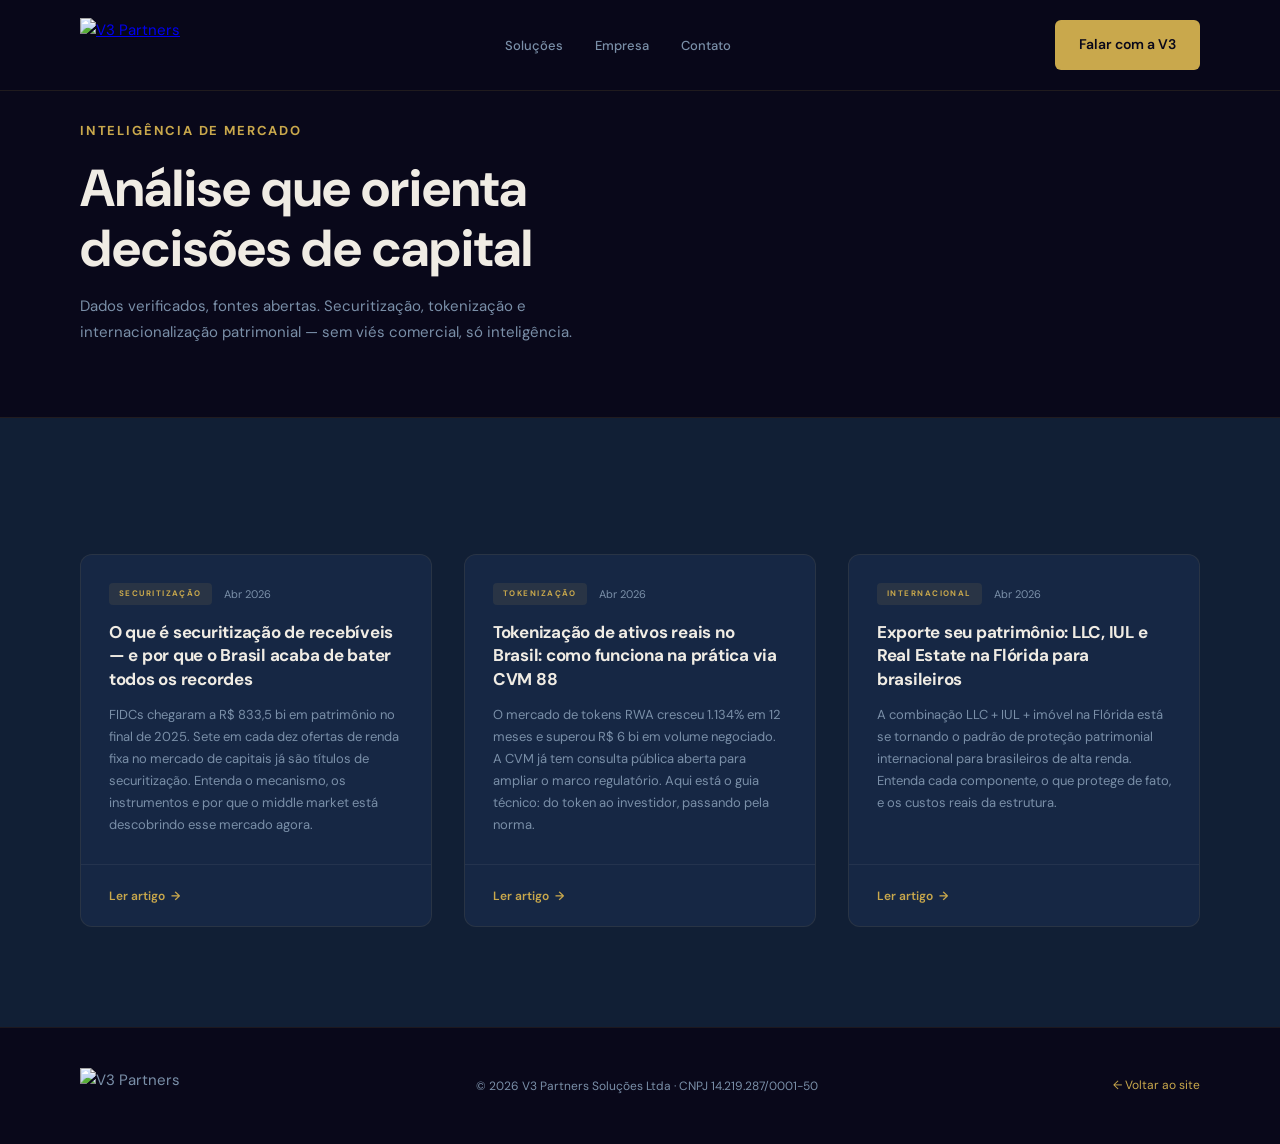
==== blog/index.html @ ecefe22f "feat: navbar dropdown, blog, logo update, footer fix - Navbar refatorada com dropdowns JS-based (Sol" ====
<!DOCTYPE html>
<html lang="pt-BR">
<head>
  <meta charset="UTF-8"/>
  <meta name="viewport" content="width=device-width, initial-scale=1.0"/>
  <title>Blog — V3 Partners | Inteligência de Mercado</title>
  <meta name="description" content="Análises, dados e perspectivas sobre securitização, tokenização de ativos e investimentos internacionais. Conteúdo produzido pela equipe V3 Partners."/>
  <link rel="stylesheet" href="../assets/css/style.css"/>
  <style>
    .blog-hero {
      background: var(--navy-deep);
      padding: 120px 0 72px;
      border-bottom: 1px solid rgba(201,168,76,0.12);
    }
    .article-grid {
      display: grid;
      grid-template-columns: 1fr;
      gap: 32px;
      margin-top: 56px;
    }
    @media(min-width:768px) {
      .article-grid { grid-template-columns: repeat(2, 1fr); }
    }
    @media(min-width:1024px) {
      .article-grid { grid-template-columns: repeat(3, 1fr); }
    }
    .article-card {
      background: var(--navy-card);
      border: 1px solid rgba(201,168,76,0.1);
      border-radius: 12px;
      overflow: hidden;
      transition: border-color 0.2s, transform 0.2s;
      display: flex;
      flex-direction: column;
    }
    .article-card:hover {
      border-color: rgba(201,168,76,0.35);
      transform: translateY(-3px);
    }
    .article-card-body { padding: 28px; flex: 1; display: flex; flex-direction: column; }
    .article-card-meta {
      display: flex;
      align-items: center;
      gap: 12px;
      margin-bottom: 16px;
    }
    .article-card-tag {
      font-size: 8px;
      font-weight: 700;
      text-transform: uppercase;
      letter-spacing: 0.18em;
      color: var(--gold);
      background: rgba(201,168,76,0.1);
      padding: 4px 10px;
      border-radius: 4px;
    }
    .article-card-date {
      font-size: 11px;
      color: var(--muted);
    }
    .article-card h2 {
      font-size: 17px;
      font-weight: 700;
      color: var(--cream);
      line-height: 1.4;
      margin-bottom: 12px;
    }
    .article-card p {
      font-size: 13px;
      color: var(--muted);
      line-height: 1.7;
      flex: 1;
    }
    .article-card-footer {
      padding: 18px 28px;
      border-top: 1px solid rgba(240,236,228,0.06);
    }
    .read-more {
      font-size: 12px;
      font-weight: 600;
      color: var(--gold);
      text-decoration: none;
      display: inline-flex;
      align-items: center;
      gap: 6px;
      transition: gap 0.2s;
    }
    .read-more:hover { gap: 10px; }
    .read-more::after { content: '→'; }
  </style>
</head>
<body>

  <!-- Navbar -->
  <nav class="navbar" id="navbar">
    <div class="container" style="display:flex;align-items:center;justify-content:space-between;">
      <a href="../index.html" class="navbar-logo">
        <img src="../assets/images/v3-logo-3d-alpha.png" alt="V3 Partners"/>
      </a>
      <ul class="navbar-links" style="display:flex;gap:32px;list-style:none;">
        <li><a href="../index.html#estruturacao" style="font-size:13px;color:var(--muted);text-decoration:none;">Soluções</a></li>
        <li><a href="../index.html#sobre" style="font-size:13px;color:var(--muted);text-decoration:none;">Empresa</a></li>
        <li><a href="../index.html#contato" style="font-size:13px;color:var(--muted);text-decoration:none;">Contato</a></li>
      </ul>
      <a href="../index.html#contato" class="btn btn-primary" style="display:none;" id="blogNavCta">Falar com a V3</a>
    </div>
  </nav>
  <script>
    document.addEventListener('DOMContentLoaded',()=>{
      if(window.innerWidth>=1024) document.getElementById('blogNavCta').style.display='inline-flex';
    });
  </script>

  <!-- Hero -->
  <section class="blog-hero">
    <div class="container">
      <p class="label" style="margin-bottom:16px;">Inteligência de Mercado</p>
      <h1 style="font-size:clamp(32px,5vw,52px);font-weight:700;color:var(--cream);line-height:1.15;max-width:640px;">
        Análise que orienta<br/>decisões de capital
      </h1>
      <p style="font-size:15px;color:var(--muted);margin-top:16px;max-width:520px;line-height:1.7;">
        Dados verificados, fontes abertas. Securitização, tokenização e internacionalização patrimonial — sem viés comercial, só inteligência.
      </p>
    </div>
  </section>

  <!-- Articles -->
  <section style="background:var(--navy-base);padding:80px 0 100px;">
    <div class="container">

      <div class="article-grid">

        <!-- Artigo 1 -->
        <article class="article-card fade-in">
          <div class="article-card-body">
            <div class="article-card-meta">
              <span class="article-card-tag">Securitização</span>
              <span class="article-card-date">Abr 2026</span>
            </div>
            <h2>O que é securitização de recebíveis — e por que o Brasil acaba de bater todos os recordes</h2>
            <p>FIDCs chegaram a R$ 833,5 bi em patrimônio no final de 2025. Sete em cada dez ofertas de renda fixa no mercado de capitais já são títulos de securitização. Entenda o mecanismo, os instrumentos e por que o middle market está descobrindo esse mercado agora.</p>
          </div>
          <div class="article-card-footer">
            <a href="securitizacao-recebiveis-brasil.html" class="read-more">Ler artigo</a>
          </div>
        </article>

        <!-- Artigo 2 -->
        <article class="article-card fade-in">
          <div class="article-card-body">
            <div class="article-card-meta">
              <span class="article-card-tag">Tokenização</span>
              <span class="article-card-date">Abr 2026</span>
            </div>
            <h2>Tokenização de ativos reais no Brasil: como funciona na prática via CVM 88</h2>
            <p>O mercado de tokens RWA cresceu 1.134% em 12 meses e superou R$ 6 bi em volume negociado. A CVM já tem consulta pública aberta para ampliar o marco regulatório. Aqui está o guia técnico: do token ao investidor, passando pela norma.</p>
          </div>
          <div class="article-card-footer">
            <a href="tokenizacao-ativos-cvm88.html" class="read-more">Ler artigo</a>
          </div>
        </article>

        <!-- Artigo 3 -->
        <article class="article-card fade-in">
          <div class="article-card-body">
            <div class="article-card-meta">
              <span class="article-card-tag">Internacional</span>
              <span class="article-card-date">Abr 2026</span>
            </div>
            <h2>Exporte seu patrimônio: LLC, IUL e Real Estate na Flórida para brasileiros</h2>
            <p>A combinação LLC + IUL + imóvel na Flórida está se tornando o padrão de proteção patrimonial internacional para brasileiros de alta renda. Entenda cada componente, o que protege de fato, e os custos reais da estrutura.</p>
          </div>
          <div class="article-card-footer">
            <a href="exporte-se-llc-iul-florida.html" class="read-more">Ler artigo</a>
          </div>
        </article>

      </div>

    </div>
  </section>

  <!-- Footer simples -->
  <footer style="background:var(--navy-deep);border-top:1px solid rgba(201,168,76,0.1);padding:40px 0;">
    <div class="container" style="display:flex;justify-content:space-between;align-items:center;flex-wrap:wrap;gap:16px;">
      <img src="../assets/images/v3-logo-3d-alpha.png" alt="V3 Partners" style="height:36px;"/>
      <p style="font-size:12px;color:var(--muted);">© 2026 V3 Partners Soluções Ltda · CNPJ 14.219.287/0001-50</p>
      <a href="../index.html" style="font-size:12px;color:var(--gold);text-decoration:none;">← Voltar ao site</a>
    </div>
  </footer>

  <script src="../assets/js/main.js"></script>
</body>
</html>
---- assets/css/style.css ----
/* ============================================================
   V3 PARTNERS — Global Stylesheet
   Brandbook V2.0 aprovado — Mobile-First
   ============================================================

   PALETA OFICIAL:
   --navy-deep:    #09081A  (fundos principais / capa)
   --navy-base:    #111F35  (páginas internas)
   --navy-card:    #162744  (cards e seções)
   --navy-mid:     #243A66  (hover, destaques)
   --gold:         #C9A84C  (logo, labels, assinaturas)
   --gold-light:   #E8C97A  (destaque secundário)
   --cream:        #F0ECE4  (títulos, texto primário)
   --muted:        #7A8FA8  (corpo, descrições)

   REGRA 90/8/2: 90% navy · 8% cream/muted · 2% ouro
   NUNCA: branco, preto puro, azul, vermelho, verde, laranja
   FONTE ÚNICA: DM Sans (Google Fonts)
   ============================================================ */

@import url('https://fonts.googleapis.com/css2?family=DM+Sans:wght@400;500;600;700;800&display=swap');

/* ── Reset & Base ── */
*, *::before, *::after {
  box-sizing: border-box;
  margin: 0;
  padding: 0;
}

:root {
  --navy-deep:  #09081A;
  --navy-base:  #111F35;
  --navy-card:  #162744;
  --navy-mid:   #243A66;
  --gold:       #C9A84C;
  --gold-light: #E8C97A;
  --cream:      #F0ECE4;
  --muted:      #7A8FA8;
}

html {
  scroll-behavior: smooth;
  -webkit-text-size-adjust: 100%;
}

body {
  font-family: 'DM Sans', sans-serif;
  font-size: 15px;
  font-weight: 400;
  color: var(--muted);
  background-color: var(--navy-base);
  line-height: 1.65;
  -webkit-font-smoothing: antialiased;
  overflow-x: hidden;
}

/* ══════════════════════════════════════
   TIPOGRAFIA — MOBILE FIRST
   Base: mobile → escala para desktop
══════════════════════════════════════ */

/* Display / Capa hero — mobile: 36px → desktop: 68px */
.text-display {
  font-size: 36px;
  font-weight: 800;
  color: var(--cream);
  line-height: 1.1;
  letter-spacing: -0.02em;
}

/* H1 */
h1, .h1 {
  font-size: 28px;
  font-weight: 700;
  color: var(--cream);
  line-height: 1.2;
}

/* H2 — títulos de seção — mobile: 26px → desktop: 40px */
h2, .h2 {
  font-size: 26px;
  font-weight: 700;
  color: var(--cream);
  line-height: 1.2;
  letter-spacing: -0.015em;
}

/* H3 — títulos de card — mobile: 17px → desktop: 20px */
h3, .h3 {
  font-size: 17px;
  font-weight: 700;
  color: var(--cream);
  line-height: 1.3;
}

/* Corpo */
p, .body-text {
  font-size: 14px;
  font-weight: 400;
  color: var(--muted);
  line-height: 1.75;
}

/* Label / Tag — visível em todos os formatos */
.label {
  font-size: 13px;
  font-weight: 700;
  text-transform: uppercase;
  letter-spacing: 0.14em;
  color: var(--gold);
}

/* ══════════════════════════════════════
   LAYOUT — MOBILE FIRST
══════════════════════════════════════ */

.container {
  width: 100%;
  max-width: 1200px;
  margin: 0 auto;
  padding: 0 20px;
}

/* Seções — mobile: 64px → desktop: 104px */
.section {
  padding: 64px 0;
}

.section-sm {
  padding: 48px 0;
}

/* ══════════════════════════════════════
   NAVBAR — MOBILE FIRST
══════════════════════════════════════ */

.navbar {
  position: fixed;
  top: 0;
  left: 0;
  right: 0;
  z-index: 100;
  background: rgba(9, 8, 26, 0.96);
  backdrop-filter: blur(12px);
  -webkit-backdrop-filter: blur(12px);
  border-bottom: 1px solid rgba(201, 168, 76, 0.12);
  padding: 14px 0;
}

.navbar .container {
  display: flex;
  align-items: center;
  justify-content: space-between;
}

.navbar-logo img {
  height: 44px;
  width: auto;
  object-fit: contain;
  display: block;
}

/* Links ocultos em mobile */
.navbar-links {
  display: none;
  list-style: none;
}

/* CTA oculto em mobile (só botão hamburguer) */
.navbar-cta {
  display: none;
}

/* Botão hamburguer — mobile */
.navbar-menu-btn {
  display: flex;
  flex-direction: column;
  gap: 5px;
  background: none;
  border: none;
  cursor: pointer;
  padding: 4px;
}

.navbar-menu-btn span {
  display: block;
  width: 24px;
  height: 2px;
  background: var(--cream);
  border-radius: 2px;
  transition: all 0.2s;
}

/* Menu mobile aberto */
.navbar-links.open {
  display: flex;
  flex-direction: column;
  position: fixed;
  top: 60px;
  left: 0;
  right: 0;
  background: var(--navy-deep);
  border-bottom: 1px solid rgba(201, 168, 76, 0.12);
  padding: 24px 20px;
  gap: 20px;
}

.navbar-links a {
  font-size: 15px;
  font-weight: 500;
  color: var(--muted);
  text-decoration: none;
  transition: color 0.2s;
  padding: 4px 0;
}

.navbar-links a:hover {
  color: var(--cream);
}

/* ══════════════════════════════════════
   BOTÕES — MOBILE FIRST
══════════════════════════════════════ */

.btn {
  display: inline-flex;
  align-items: center;
  justify-content: center;
  gap: 8px;
  font-family: 'DM Sans', sans-serif;
  font-size: 14px;
  font-weight: 600;
  text-decoration: none;
  border: none;
  border-radius: 6px;
  cursor: pointer;
  transition: all 0.2s;
  padding: 13px 24px;
  white-space: nowrap;
  -webkit-tap-highlight-color: transparent;
}

.btn-primary {
  background: var(--gold);
  color: var(--navy-deep);
}

.btn-primary:hover,
.btn-primary:active {
  background: var(--gold-light);
}

.btn-secondary {
  background: transparent;
  color: var(--cream);
  border: 1px solid rgba(240, 236, 228, 0.2);
}

.btn-secondary:hover,
.btn-secondary:active {
  border-color: var(--gold);
  color: var(--gold);
}

.btn-ghost {
  background: transparent;
  color: var(--muted);
  padding: 13px 0;
}

.btn-ghost:hover {
  color: var(--cream);
}

/* Botão full-width em mobile */
.btn-full { width: 100%; }

/* ══════════════════════════════════════
   CARDS — MOBILE FIRST
══════════════════════════════════════ */

.card {
  background: var(--navy-card);
  border: 1px solid rgba(201, 168, 76, 0.12);
  border-radius: 12px;
  padding: 28px 24px;
  transition: border-color 0.25s, box-shadow 0.25s;
}

.card:hover {
  border-color: rgba(201, 168, 76, 0.35);
  box-shadow: 0 0 32px rgba(201, 168, 76, 0.06);
}

/* Card com destaque — fundo mais claro sobre seções escuras */
.card-highlight {
  background: var(--navy-mid);
  border: 1px solid rgba(201, 168, 76, 0.2);
  border-radius: 12px;
  padding: 28px 24px;
  transition: border-color 0.25s;
}

.card-highlight:hover {
  border-color: rgba(201, 168, 76, 0.45);
}

/* Grids — empilhados em mobile, expandem em tablet/desktop */
.card-grid {
  display: grid;
  gap: 16px;
}

.card-grid-2 { grid-template-columns: 1fr; }
.card-grid-3 { grid-template-columns: 1fr; }
.card-grid-4 { grid-template-columns: 1fr; }

/* ══════════════════════════════════════
   BADGE / TAG
══════════════════════════════════════ */

.badge {
  display: inline-block;
  font-size: 11px;
  font-weight: 700;
  text-transform: uppercase;
  letter-spacing: 0.16em;
  color: var(--gold);
  background: rgba(201, 168, 76, 0.1);
  border: 1px solid rgba(201, 168, 76, 0.25);
  border-radius: 4px;
  padding: 6px 14px;
}

/* ══════════════════════════════════════
   DIVISOR OURO
══════════════════════════════════════ */

.divider-gold {
  width: 40px;
  height: 2px;
  background: var(--gold);
  margin: 16px 0;
}

/* ══════════════════════════════════════
   HERO — MOBILE FIRST
══════════════════════════════════════ */

.hero {
  min-height: 100svh; /* svh para mobile sem barra de endereço */
  background: var(--navy-deep);
  display: flex;
  align-items: center;
  padding-top: 80px;
  padding-bottom: 64px;
  position: relative;
  overflow: hidden;
}

/* hero::before removido — substituído por foto de fundo real */

/* Linha separadora de stat */
.stat-divider {
  width: 1px;
  height: 40px;
  background: rgba(201, 168, 76, 0.2);
  flex-shrink: 0;
}

/* ══════════════════════════════════════
   GOVERNANÇA BULLETS
══════════════════════════════════════ */

.gov-item {
  display: flex;
  gap: 16px;
  padding: 20px 0;
  border-bottom: 1px solid rgba(240, 236, 228, 0.06);
}

.gov-dot {
  width: 6px;
  height: 6px;
  background: var(--gold);
  border-radius: 50%;
  flex-shrink: 0;
  margin-top: 6px;
}

/* ══════════════════════════════════════
   FOTO PLACEHOLDER
══════════════════════════════════════ */

.photo-placeholder {
  width: 100%;
  aspect-ratio: 1/1;
  background: var(--navy-mid);
  border: 1px solid rgba(201, 168, 76, 0.15);
  border-radius: 8px;
  display: flex;
  flex-direction: column;
  align-items: center;
  justify-content: center;
  gap: 10px;
  color: var(--muted);
  font-size: 12px;
  text-align: center;
}

/* ══════════════════════════════════════
   FOOTER — MOBILE FIRST
══════════════════════════════════════ */

.footer {
  background: var(--navy-deep);
  border-top: 1px solid rgba(201, 168, 76, 0.1);
  padding: 48px 0 24px;
}

.footer-grid {
  display: grid;
  grid-template-columns: 1fr;
  gap: 32px;
  padding-bottom: 32px;
  border-bottom: 1px solid rgba(240, 236, 228, 0.06);
}

.footer-bottom {
  display: flex;
  flex-direction: column;
  align-items: flex-start;
  gap: 12px;
  padding-top: 24px;
}

.footer-bottom p {
  font-size: 12px;
  color: var(--muted);
}

/* ══════════════════════════════════════
   UTILITÁRIOS
══════════════════════════════════════ */

.text-gold    { color: var(--gold); }
.text-cream   { color: var(--cream); }
.text-muted   { color: var(--muted); }

.bg-deep      { background-color: var(--navy-deep); }
.bg-base      { background-color: var(--navy-base); }
.bg-card      { background-color: var(--navy-card); }

.text-center  { text-align: center; }

.mt-8  { margin-top: 8px; }
.mt-12 { margin-top: 12px; }
.mt-16 { margin-top: 16px; }
.mt-24 { margin-top: 24px; }
.mt-32 { margin-top: 32px; }
.mt-48 { margin-top: 48px; }

.mb-8  { margin-bottom: 8px; }
.mb-16 { margin-bottom: 16px; }
.mb-24 { margin-bottom: 24px; }

.flex-center  { display: flex; align-items: center; justify-content: center; }

/* Animação fade-in */
.fade-in {
  opacity: 0;
  transform: translateY(16px);
  transition: opacity 0.55s ease, transform 0.55s ease;
}
.fade-in.visible {
  opacity: 1;
  transform: translateY(0);
}

/* Ícone vertical */
.vertical-icon {
  width: 44px;
  height: 44px;
  border: 1px solid rgba(201, 168, 76, 0.3);
  border-radius: 8px;
  display: flex;
  align-items: center;
  justify-content: center;
  margin-bottom: 16px;
}

/* Número das verticais — 50% menor */
.vertical-number {
  font-size: 28px;
  font-weight: 800;
  color: rgba(201, 168, 76, 0.35);
  line-height: 1;
  letter-spacing: -0.02em;
  margin-bottom: 8px;
}

/* Mapa global — grid de pontos */
.global-bg {
  background-image: radial-gradient(rgba(201, 168, 76, 0.12) 1px, transparent 1px);
  background-size: 28px 28px;
}

/* ══════════════════════════════════════
   TABLET — 600px+
══════════════════════════════════════ */

@media (min-width: 600px) {
  .container { padding: 0 32px; }

  .text-display { font-size: 44px; }

  h2, .h2 { font-size: 32px; }

  .card-grid-2 { grid-template-columns: repeat(2, 1fr); }
  .card-grid-4 { grid-template-columns: repeat(2, 1fr); }

  .footer-grid { grid-template-columns: repeat(2, 1fr); }
  .footer-bottom { flex-direction: row; justify-content: space-between; align-items: center; }
}

/* ══════════════════════════════════════
   DESKTOP — 1024px+
══════════════════════════════════════ */

@media (min-width: 1024px) {
  .container { padding: 0 40px; }

  .section { padding: 104px 0; }
  .section-sm { padding: 64px 0; }

  .text-display { font-size: 68px; letter-spacing: -0.03em; }

  h1, .h1 { font-size: 48px; }
  h2, .h2 { font-size: 40px; }
  h3, .h3 { font-size: 20px; }
  p, .body-text { font-size: 15px; }
  .label { font-size: 13px; }

  /* Navbar desktop */
  .navbar { padding: 18px 0; }
  .navbar-logo img { height: 54px; }
  .navbar-menu-btn { display: none; }
  .navbar-links {
    display: flex;
    flex-direction: row;
    position: static;
    background: none;
    border: none;
    padding: 0;
    gap: 32px;
  }
  .navbar-links a { font-size: 13px; }
  .navbar-cta { display: flex; gap: 12px; }

  /* Dropdown nav */
  .nav-dropdown { position: relative; }
  .nav-dropdown > a { display: flex; align-items: center; gap: 6px; cursor: pointer; }
  .nav-dropdown > a::after {
    content: '';
    display: inline-block;
    width: 5px; height: 5px;
    border-right: 1.5px solid var(--muted);
    border-bottom: 1.5px solid var(--muted);
    transform: rotate(45deg);
    transition: transform 0.2s ease, border-color 0.2s ease;
    flex-shrink: 0;
  }
  .nav-dropdown.open > a { color: var(--cream); }
  .nav-dropdown.open > a::after {
    transform: rotate(-135deg) translateY(2px);
    border-color: var(--gold);
  }

  .dropdown-menu {
    position: absolute;
    top: 100%;
    left: 50%;
    margin-top: 12px;
    background: var(--navy-card);
    border: 1px solid rgba(201,168,76,0.2);
    border-radius: 10px;
    padding: 8px 0;
    min-width: 230px;
    box-shadow: 0 24px 56px rgba(0,0,0,0.55);
    z-index: 200;
    opacity: 0;
    visibility: hidden;
    pointer-events: none;
    transform: translateX(-50%) translateY(-8px);
    transition: opacity 0.2s ease, transform 0.2s ease, visibility 0s linear 0.2s;
  }
  .nav-dropdown.open .dropdown-menu {
    opacity: 1;
    visibility: visible;
    pointer-events: auto;
    transform: translateX(-50%) translateY(0);
    transition: opacity 0.2s ease, transform 0.2s ease, visibility 0s linear 0s;
  }
  .dropdown-menu a {
    display: block;
    padding: 11px 22px;
    font-size: 13px;
    color: var(--muted);
    text-decoration: none;
    transition: color 0.15s, background 0.15s;
    white-space: nowrap;
  }
  .dropdown-menu a:hover { color: var(--cream); background: rgba(201,168,76,0.07); }
  .dropdown-menu .dd-label {
    font-size: 8px;
    font-weight: 700;
    text-transform: uppercase;
    letter-spacing: 0.18em;
    color: var(--gold);
    padding: 12px 22px 4px;
    display: block;
    pointer-events: none;
  }
  .dropdown-menu hr { border: none; border-top: 1px solid rgba(240,236,228,0.07); margin: 6px 0; }

  /* Grids desktop */
  .card-grid-2 { grid-template-columns: repeat(2, 1fr); gap: 24px; }
  .card-grid-3 { grid-template-columns: repeat(3, 1fr); gap: 24px; }
  .card-grid-4 { grid-template-columns: repeat(4, 1fr); gap: 24px; }

  /* Cards com mais padding */
  .card, .card-highlight { padding: 36px; }

  /* Hero desktop */
  .hero { padding-top: 120px; padding-bottom: 100px; }

  /* Footer */
  .footer-grid { grid-template-columns: 2fr 1fr 1fr 1fr; gap: 48px; }

  /* Vertical number desktop */
  .vertical-number { font-size: 36px; }
}
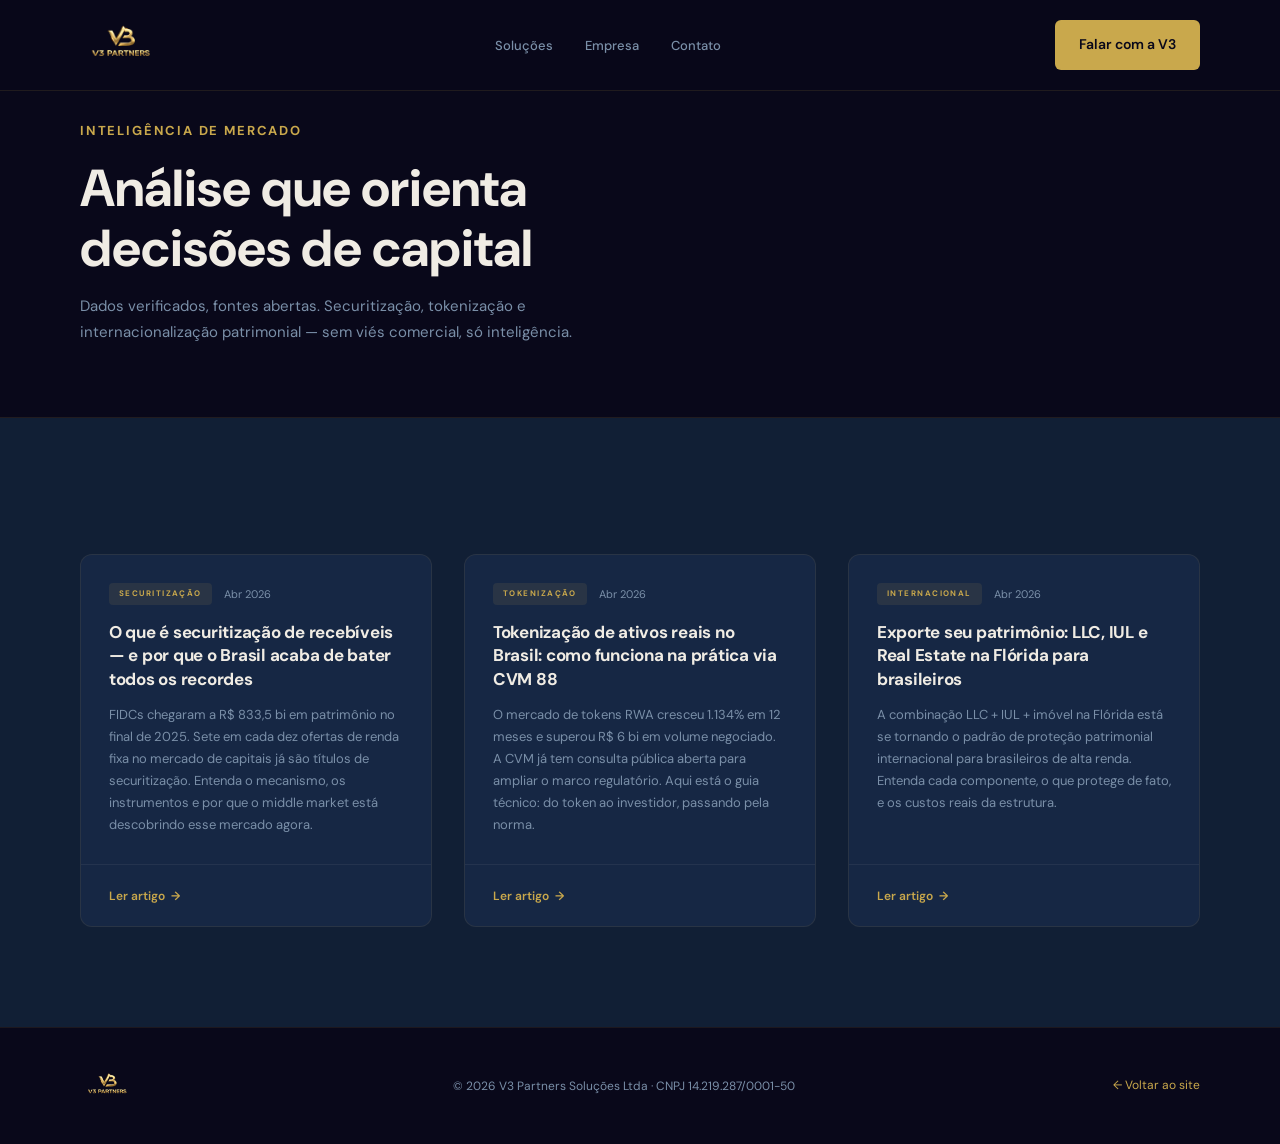
==== commit 700ab38a: "fix: corrige caminho das logomarcas quebradas no blog Caminho ../assets/images/ não existia — corrig" ====
--- a/blog/index.html
+++ b/blog/index.html
@@ -95,7 +95,7 @@
   <nav class="navbar" id="navbar">
     <div class="container" style="display:flex;align-items:center;justify-content:space-between;">
       <a href="../index.html" class="navbar-logo">
-        <img src="../assets/images/v3-logo-3d-alpha.png" alt="V3 Partners"/>
+        <img src="../assets/img/v3-logo-3d-alpha.png" alt="V3 Partners"/>
       </a>
       <ul class="navbar-links" style="display:flex;gap:32px;list-style:none;">
         <li><a href="../index.html#estruturacao" style="font-size:13px;color:var(--muted);text-decoration:none;">Soluções</a></li>
@@ -183,12 +183,20 @@
   <!-- Footer simples -->
   <footer style="background:var(--navy-deep);border-top:1px solid rgba(201,168,76,0.1);padding:40px 0;">
     <div class="container" style="display:flex;justify-content:space-between;align-items:center;flex-wrap:wrap;gap:16px;">
-      <img src="../assets/images/v3-logo-3d-alpha.png" alt="V3 Partners" style="height:36px;"/>
+      <img src="../assets/img/v3-logo-3d-alpha.png" alt="V3 Partners" style="height:36px;"/>
       <p style="font-size:12px;color:var(--muted);">© 2026 V3 Partners Soluções Ltda · CNPJ 14.219.287/0001-50</p>
       <a href="../index.html" style="font-size:12px;color:var(--gold);text-decoration:none;">← Voltar ao site</a>
     </div>
   </footer>
 
   <script src="../assets/js/main.js"></script>
+  <!-- Google Analytics 4 -->
+  <script async src="https://www.googletagmanager.com/gtag/js?id=G-40BMZPHQ28"></script>
+  <script>
+    window.dataLayer = window.dataLayer || [];
+    function gtag(){dataLayer.push(arguments);}
+    gtag('js', new Date());
+    gtag('config', 'G-40BMZPHQ28');
+  </script>
 </body>
 </html>
